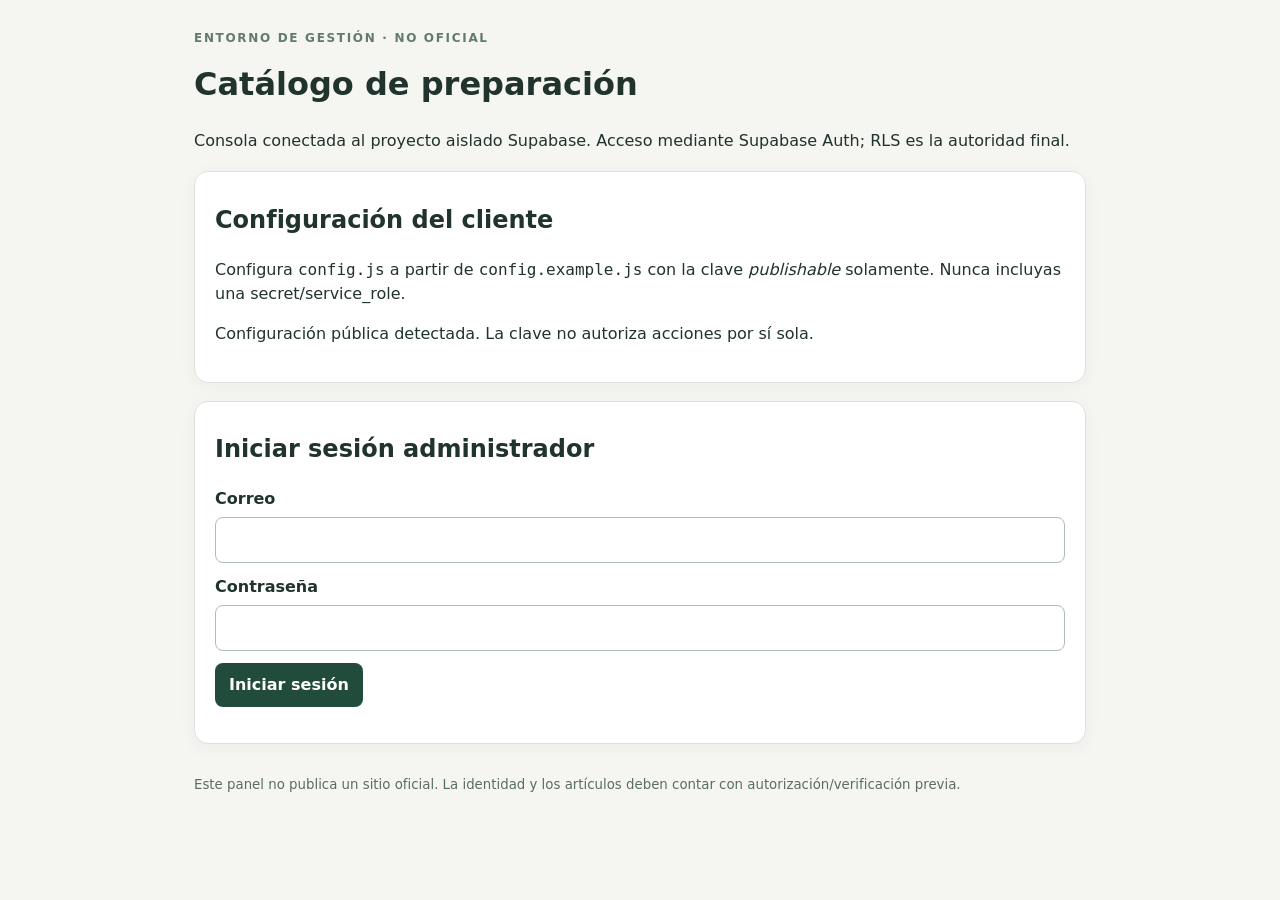
==== admin.html @ 371fb2e5 "Deploy Cian Accessories storefront and catalog app Responsive public storefront and Supabase-backed " ====
<!doctype html>
<html lang="es"><head><meta charset="utf-8"><meta name="viewport" content="width=device-width,initial-scale=1"><meta name="robots" content="noindex,nofollow,noarchive"><title>Administración privada · Cian catalog backend</title><link rel="stylesheet" href="admin.css"></head>
<body><main><header><p class="eyebrow">ENTORNO DE GESTIÓN · NO OFICIAL</p><h1>Catálogo de preparación</h1><p>Consola conectada al proyecto aislado Supabase. Acceso mediante Supabase Auth; RLS es la autoridad final.</p></header>
<section id="setup" class="card"><h2>Configuración del cliente</h2><p>Configura <code>config.js</code> a partir de <code>config.example.js</code> con la clave <em>publishable</em> solamente. Nunca incluyas una secret/service_role.</p><p id="configState">Comprobando configuración…</p></section>
<section id="loginPanel" class="card" hidden><h2>Iniciar sesión administrador</h2><form id="loginForm"><label>Correo<input type="email" autocomplete="username" required></label><label>Contraseña<input type="password" autocomplete="current-password" required></label><button>Iniciar sesión</button></form><p id="loginStatus" role="status"></p></section>
<section id="app" hidden><div class="bar"><h2>Productos</h2><span id="account"></span><button id="logout" class="secondary">Cerrar sesión</button></div><div id="notice" role="status"></div><section class="card warning"><b>Imágenes públicas:</b> este bucket entrega archivos a cualquier persona con su URL. Solo cargar archivos autorizados, ya aprobados para publicación; jamás imágenes privadas ni borradores. Un producto en borrador oculta su fila, no el archivo que se suba aquí.</section>
<div class="toolbar"><input id="search" type="search" placeholder="Buscar por nombre, código, slug o categoría"><label class="retired-filter"><input id="showRetired" type="checkbox"> Incluir retirados</label><button id="newProduct">Nuevo producto</button><button id="refresh" class="secondary">Actualizar</button></div><div id="products" class="list"></div><div class="pager"><button id="prev" class="secondary">Anterior</button><span id="pageInfo"></span><button id="next" class="secondary">Siguiente</button></div>
<form id="productForm" class="card editor" hidden><div class="bar"><h2 id="formTitle">Nuevo producto</h2><button type="button" id="cancel" class="secondary">Cancelar</button></div><input name="id" type="hidden"><label>Nombre<input name="name" maxlength="160" required></label><label>Slug<input name="slug" maxlength="160" required pattern="[a-z0-9]+(?:-[a-z0-9]+)*"></label><label>Descripción<textarea name="description" rows="3"></textarea></label><label>Categoría<input name="category" required></label><label>Código / SKU<input name="sku"></label><label>Precio USD<input name="price_usd" type="number" min="0" step="0.01" required></label><label>Disponibilidad<select name="availability"><option value="">No verificada</option><option value="true">Disponible</option><option value="false">No disponible</option></select></label><fieldset><legend>VES opcional: completar todos los campos juntos</legend><label>Precio VES<input name="price_ves" type="number" min="0" step="0.01"></label><label>Tasa VES/USD<input name="exchange_rate" type="number" min="0.000001" step="0.000001"></label><label>Fuente de tasa<input name="exchange_rate_source" placeholder="BCV"></label><label>Fecha/hora de referencia<input name="exchange_rate_as_of" type="datetime-local"></label></fieldset><label>Orden<input name="sort_order" type="number" step="1" value="0"></label><label>Texto alternativo imagen<input name="image_alt" maxlength="300"></label><label>Foto de producto aprobada<input name="image_file" type="file" accept="image/jpeg,image/png,image/webp,image/avif"><small>Máximo 5 MB; archivos en este bucket son públicos.</small></label><label>Clave imagen existente<input name="image_key" maxlength="500" placeholder="Se completa al cargar una imagen"></label><label>Estado<select name="is_published"><option value="false">Borrador</option><option value="true">Publicado</option></select></label><button type="submit">Guardar producto</button></form></section>
<footer><small>Este panel no publica un sitio oficial. La identidad y los artículos deben contar con autorización/verificación previa.</small></footer></main><script src="config.js"></script><script src="admin.js" defer></script></body></html>
---- admin.css ----
*{box-sizing:border-box}body{margin:0;background:#f5f5f2;color:#20332c;font:16px/1.5 system-ui,sans-serif}main{max-width:940px;margin:auto;padding:24px}h1,h2,p{margin-top:.4em}.eyebrow{letter-spacing:.14em;font-size:.75rem;font-weight:700;color:#627a6f}.card{background:white;border:1px solid #dbe2dc;border-radius:14px;padding:20px;margin:18px 0;box-shadow:0 4px 20px #18251a0a}label{display:grid;gap:6px;margin:12px 0;font-weight:600}input,textarea,select{font:inherit;padding:10px;border:1px solid #aebeb3;border-radius:8px;width:100%;min-width:0}button{font:inherit;font-weight:700;background:#214c3b;color:white;border:0;border-radius:8px;padding:10px 14px;cursor:pointer}button:disabled{opacity:.5;cursor:not-allowed}.secondary{background:#e9eee9;color:#214c3b}.danger{background:#8d3535}.bar,.toolbar,.pager{display:flex;align-items:center;justify-content:space-between;gap:12px;flex-wrap:wrap}.item{background:#fff;border:1px solid #dbe2dc;border-radius:12px;padding:14px;margin:10px 0;display:flex;justify-content:space-between;gap:10px}.item span,.item small{display:block;color:#53645a}.actions{display:flex;gap:6px;align-items:center}.warning{border-left:4px solid #c88627;background:#fffaf0}.success{color:#176238}.error{color:#a32828}.editor{scroll-margin-top:12px}.editor fieldset{border:1px solid #ccd6ce;border-radius:10px}footer{margin:28px 0;color:#5a6d61}code{overflow-wrap:anywhere}.retired-filter{display:flex;align-items:center;gap:6px;margin:0;font-weight:500;white-space:nowrap}.retired-filter input{width:auto;min-width:0}@media(max-width:600px){main{padding:14px}.item{display:block}.actions{margin-top:10px;flex-wrap:wrap}.actions button{font-size:.86rem;padding:8px}.toolbar>*{max-width:100%}.toolbar>input[type=search]{flex-basis:100%}.bar #account{overflow-wrap:anywhere}.editor .bar{align-items:flex-start}}
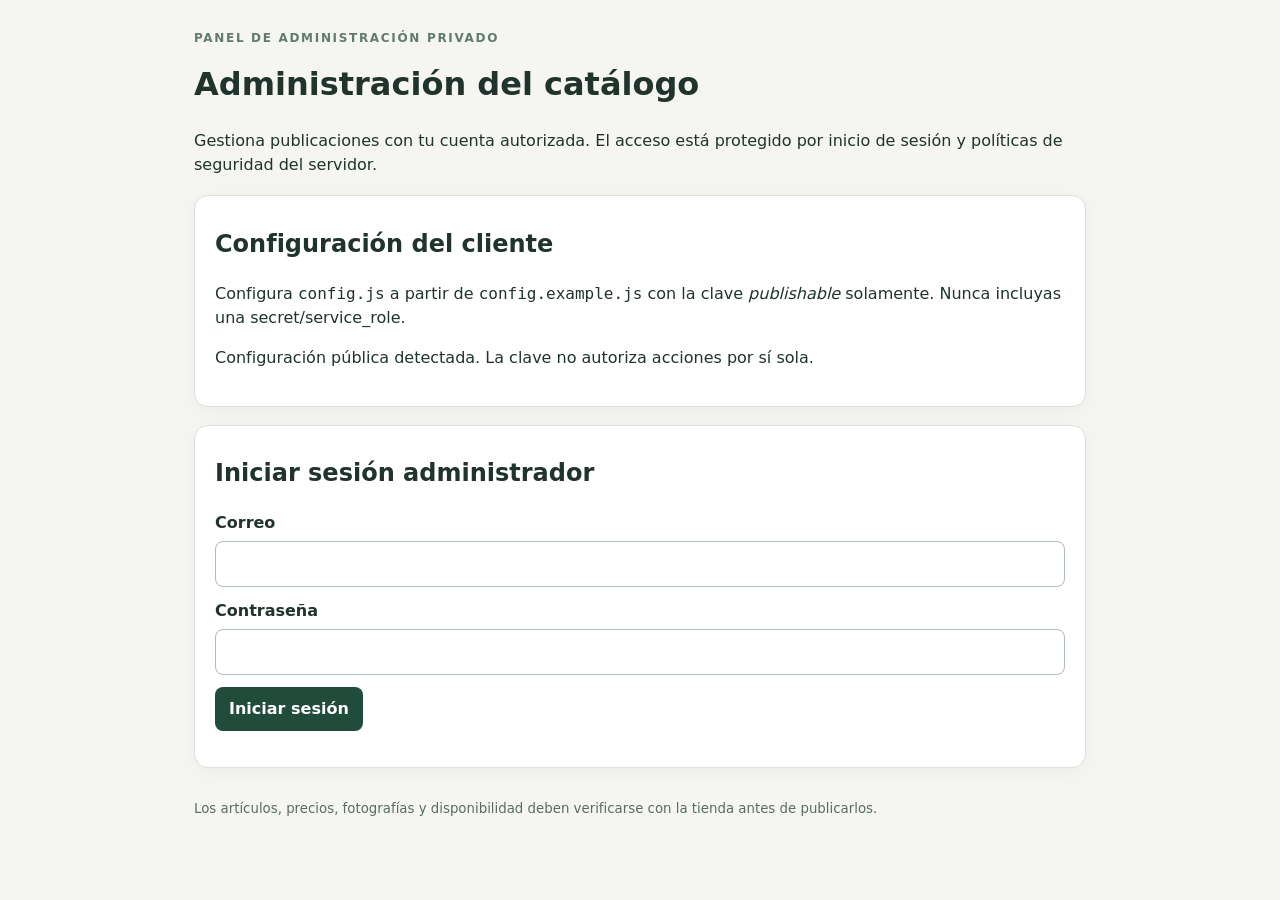
==== commit 1f203c96: "Add files via upload" ====
--- a/admin.html
+++ b/admin.html
@@ -1,9 +1,9 @@
 <!doctype html>
 <html lang="es"><head><meta charset="utf-8"><meta name="viewport" content="width=device-width,initial-scale=1"><meta name="robots" content="noindex,nofollow,noarchive"><title>Administración privada · Cian catalog backend</title><link rel="stylesheet" href="admin.css"></head>
-<body><main><header><p class="eyebrow">ENTORNO DE GESTIÓN · NO OFICIAL</p><h1>Catálogo de preparación</h1><p>Consola conectada al proyecto aislado Supabase. Acceso mediante Supabase Auth; RLS es la autoridad final.</p></header>
+<body><main><header><p class="eyebrow">PANEL DE ADMINISTRACIÓN PRIVADO</p><h1>Administración del catálogo</h1><p>Gestiona publicaciones con tu cuenta autorizada. El acceso está protegido por inicio de sesión y políticas de seguridad del servidor.</p></header>
 <section id="setup" class="card"><h2>Configuración del cliente</h2><p>Configura <code>config.js</code> a partir de <code>config.example.js</code> con la clave <em>publishable</em> solamente. Nunca incluyas una secret/service_role.</p><p id="configState">Comprobando configuración…</p></section>
 <section id="loginPanel" class="card" hidden><h2>Iniciar sesión administrador</h2><form id="loginForm"><label>Correo<input type="email" autocomplete="username" required></label><label>Contraseña<input type="password" autocomplete="current-password" required></label><button>Iniciar sesión</button></form><p id="loginStatus" role="status"></p></section>
 <section id="app" hidden><div class="bar"><h2>Productos</h2><span id="account"></span><button id="logout" class="secondary">Cerrar sesión</button></div><div id="notice" role="status"></div><section class="card warning"><b>Imágenes públicas:</b> este bucket entrega archivos a cualquier persona con su URL. Solo cargar archivos autorizados, ya aprobados para publicación; jamás imágenes privadas ni borradores. Un producto en borrador oculta su fila, no el archivo que se suba aquí.</section>
 <div class="toolbar"><input id="search" type="search" placeholder="Buscar por nombre, código, slug o categoría"><label class="retired-filter"><input id="showRetired" type="checkbox"> Incluir retirados</label><button id="newProduct">Nuevo producto</button><button id="refresh" class="secondary">Actualizar</button></div><div id="products" class="list"></div><div class="pager"><button id="prev" class="secondary">Anterior</button><span id="pageInfo"></span><button id="next" class="secondary">Siguiente</button></div>
 <form id="productForm" class="card editor" hidden><div class="bar"><h2 id="formTitle">Nuevo producto</h2><button type="button" id="cancel" class="secondary">Cancelar</button></div><input name="id" type="hidden"><label>Nombre<input name="name" maxlength="160" required></label><label>Slug<input name="slug" maxlength="160" required pattern="[a-z0-9]+(?:-[a-z0-9]+)*"></label><label>Descripción<textarea name="description" rows="3"></textarea></label><label>Categoría<input name="category" required></label><label>Código / SKU<input name="sku"></label><label>Precio USD<input name="price_usd" type="number" min="0" step="0.01" required></label><label>Disponibilidad<select name="availability"><option value="">No verificada</option><option value="true">Disponible</option><option value="false">No disponible</option></select></label><fieldset><legend>VES opcional: completar todos los campos juntos</legend><label>Precio VES<input name="price_ves" type="number" min="0" step="0.01"></label><label>Tasa VES/USD<input name="exchange_rate" type="number" min="0.000001" step="0.000001"></label><label>Fuente de tasa<input name="exchange_rate_source" placeholder="BCV"></label><label>Fecha/hora de referencia<input name="exchange_rate_as_of" type="datetime-local"></label></fieldset><label>Orden<input name="sort_order" type="number" step="1" value="0"></label><label>Texto alternativo imagen<input name="image_alt" maxlength="300"></label><label>Foto de producto aprobada<input name="image_file" type="file" accept="image/jpeg,image/png,image/webp,image/avif"><small>Máximo 5 MB; archivos en este bucket son públicos.</small></label><label>Clave imagen existente<input name="image_key" maxlength="500" placeholder="Se completa al cargar una imagen"></label><label>Estado<select name="is_published"><option value="false">Borrador</option><option value="true">Publicado</option></select></label><button type="submit">Guardar producto</button></form></section>
-<footer><small>Este panel no publica un sitio oficial. La identidad y los artículos deben contar con autorización/verificación previa.</small></footer></main><script src="config.js"></script><script src="admin.js" defer></script></body></html>
+<footer><small>Los artículos, precios, fotografías y disponibilidad deben verificarse con la tienda antes de publicarlos.</small></footer></main><script src="config.js"></script><script src="admin.js" defer></script></body></html>
